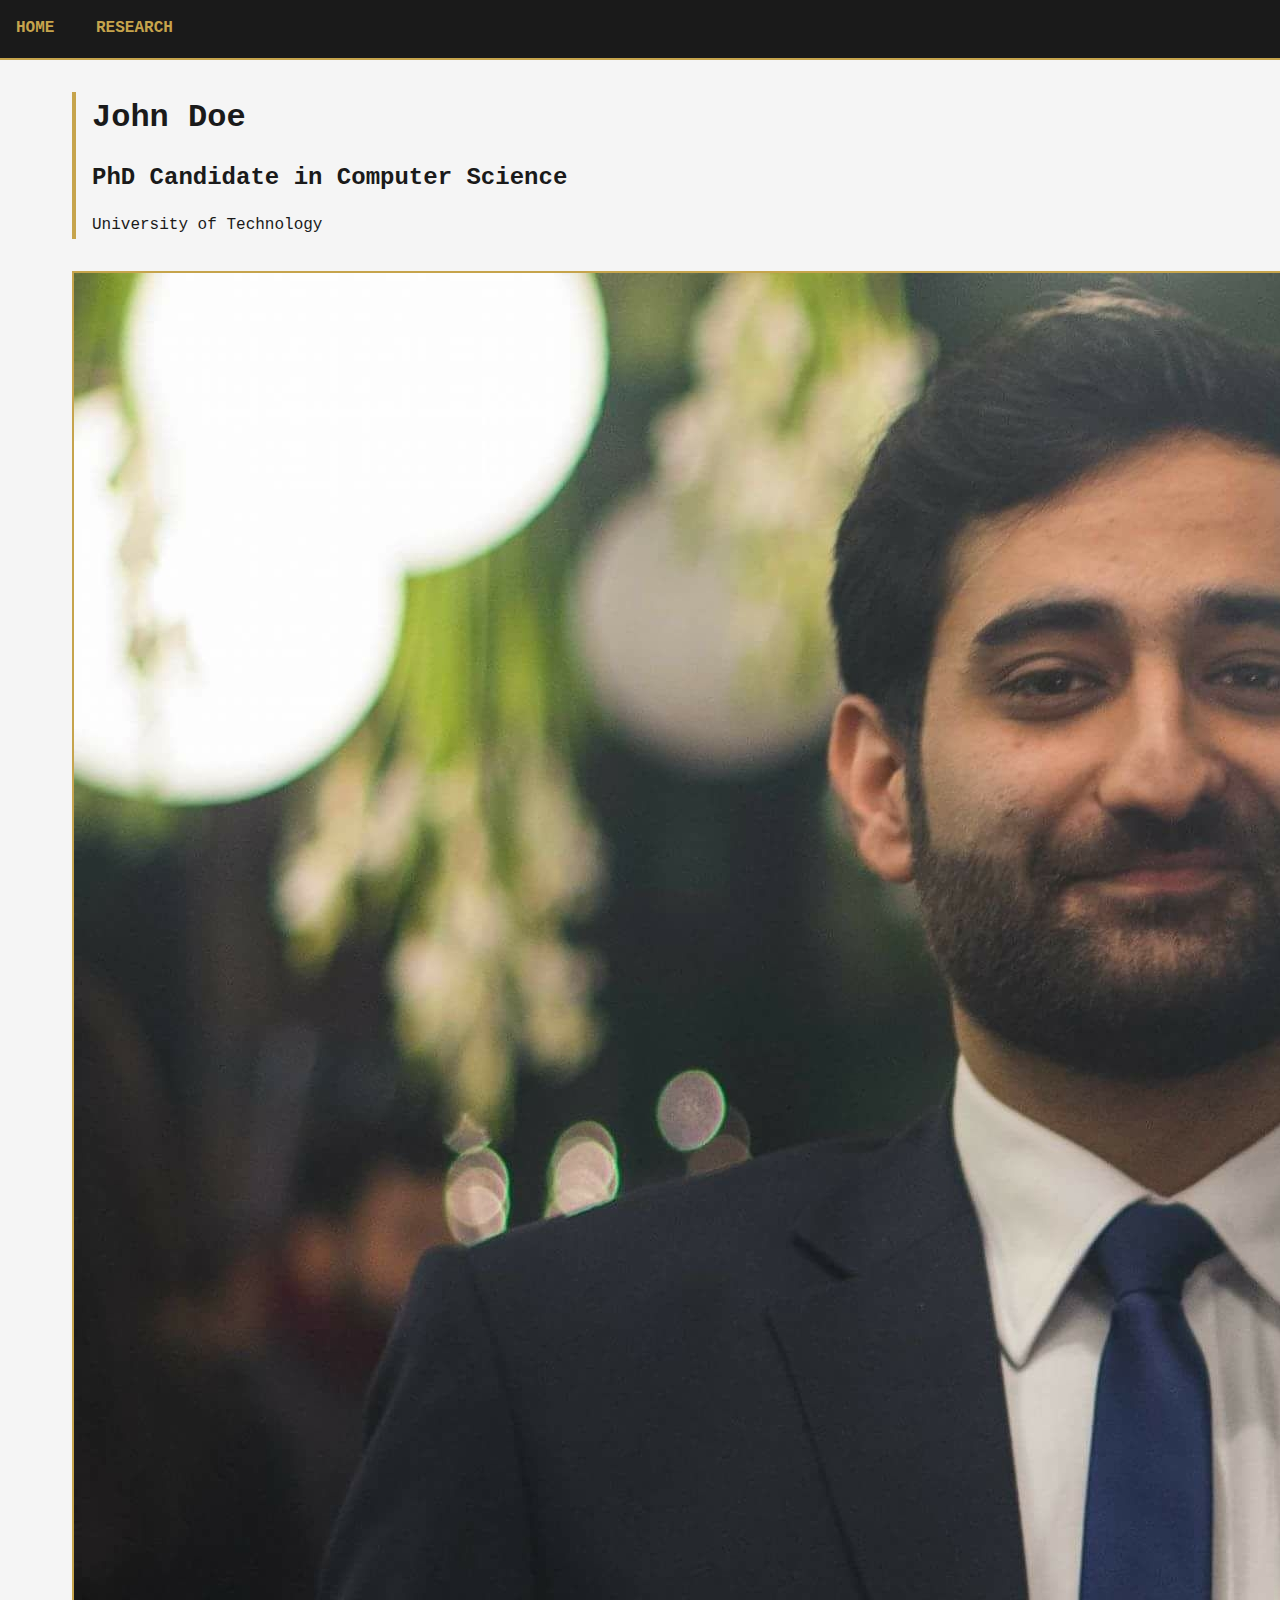
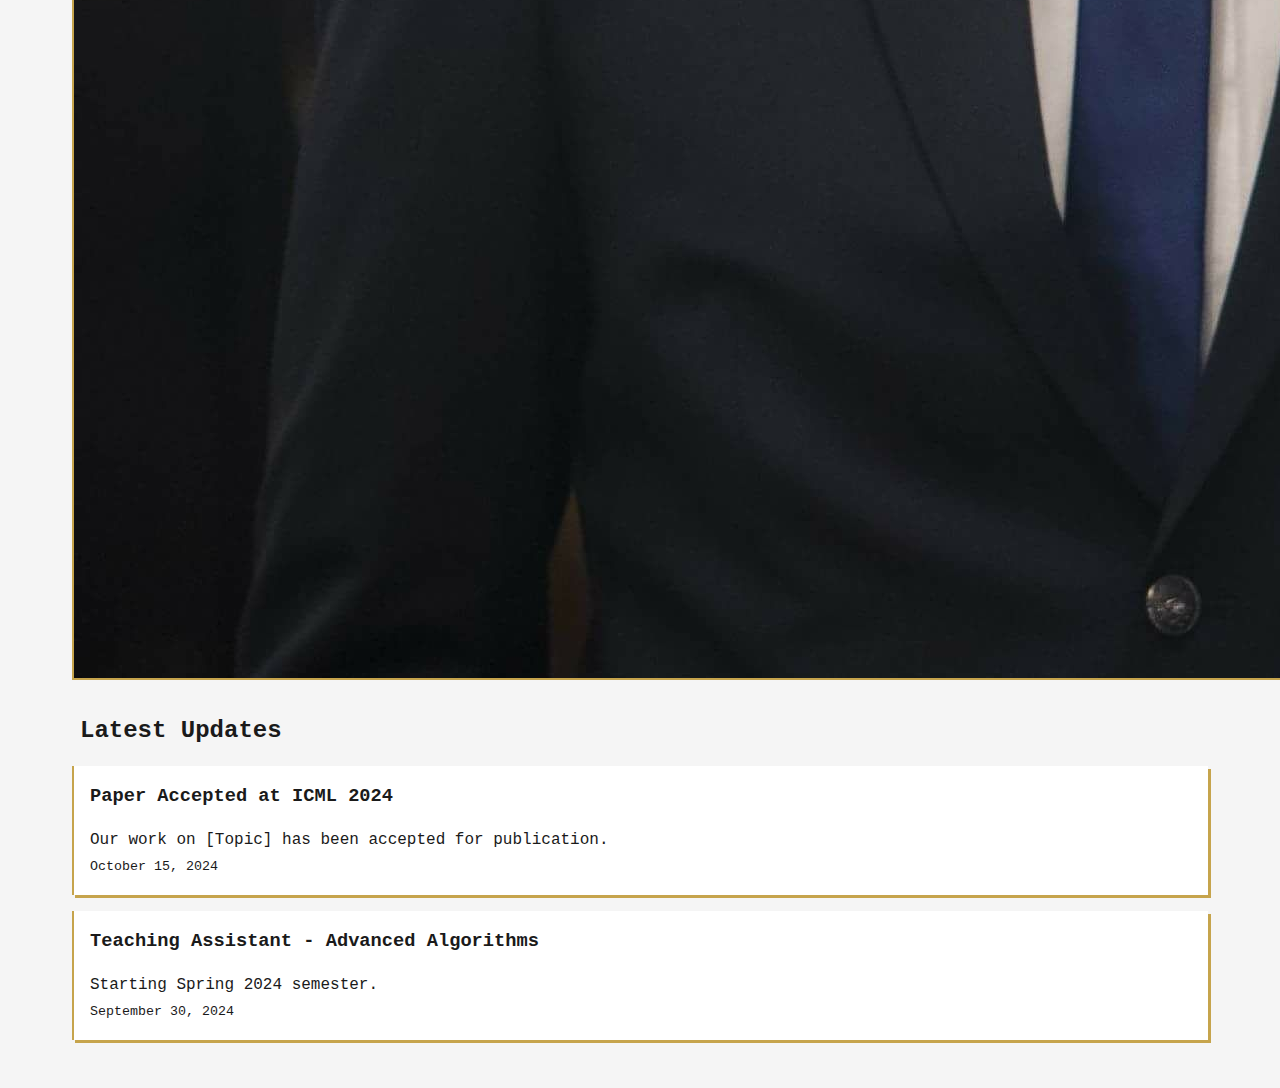
==== index.html @ 98b29601 "reverting to old" ====
<!DOCTYPE html>
<html lang="en">
<head>
    <meta charset="UTF-8">
    <title>John Doe - Computer Science PhD</title>
    <style>
        :root {
            --golden: #C6A44C;
            --dark-golden: #8B7355;
            --black: #1A1A1A;
            --light-bg: #F5F5F5;
        }

        * {
            margin: 0;
            padding: 0;
            box-sizing: border-box;
            font-family: 'Courier New', monospace;
        }

        body {
            background: var(--light-bg);
            color: var(--black);
            line-height: 1.6;
        }

        nav {
            background: var(--black);
            padding: 1rem;
            border-bottom: 2px solid var(--golden);
        }

        nav a {
            color: var(--golden);
            text-decoration: none;
            margin-right: 2rem;
            font-weight: bold;
            transition: color 0.3s;
        }

        nav a:hover {
            color: var(--dark-golden);
        }

        .container {
            max-width: 1200px;
            margin: 0 auto;
            padding: 2rem;
        }

        .header {
            border-left: 4px solid var(--golden);
            padding-left: 1rem;
            margin-bottom: 2rem;
        }

        .profile-section {
            display: flex;
            gap: 2rem;
            margin-bottom: 2rem;
        }

        .profile-image {
            width: auto;
            height: auto;
            background: #ddd;
            border: 2px solid var(--golden);
        }

        .updates {
            margin-top: 2rem;
        }

        .update-item {
            border-left: 2px solid var(--golden);
            padding: 1rem;
            margin-bottom: 1rem;
            background: white;
            box-shadow: 3px 3px 0 var(--golden);
        }

        .research-project {
            border: 1px solid var(--golden);
            padding: 1.5rem;
            margin-bottom: 2rem;
            background: white;
        }

        .project-image {
            width: 100%;
            height: 200px;
            background: #ddd;
            margin-bottom: 1rem;
            border: 1px solid var(--golden);
        }

        h1, h2, h3 {
            color: var(--black);
            margin-bottom: 1rem;
        }

        .contact-info {
            background: white;
            padding: 1rem;
            border: 1px solid var(--golden);
            margin-top: 2rem;
        }

        .icon {
            color: var(--golden);
            margin-right: 0.5rem;
        }

        #page-research {
            display: none;
        }

        .nav-active {
            text-decoration: underline;
        }
    </style>
    <script src="https://cdnjs.cloudflare.com/ajax/libs/font-awesome/6.4.0/js/all.min.js"></script>
</head>
<body>
    <nav>
        <a href="#" onclick="showPage('home')" id="nav-home">HOME</a>
        <a href="#" onclick="showPage('research')" id="nav-research">RESEARCH</a>
    </nav>

    <!-- Home Page -->
    <div id="page-home" class="container">
        <div class="header">
            <h1>John Doe</h1>
            <h2>PhD Candidate in Computer Science</h2>
            <p>University of Technology</p>
        </div>

        <div class="profile-section">
            <img src="res/dp.png" alt="Profile" class="profile-image">
            <div>
                <p>Welcome to my academic portfolio. I'm focusing on [Your Research Area] with particular interest in [Specific Topics]. Currently working under the supervision of Prof. [Supervisor Name].</p>
                <div class="contact-info">
                    <p><i class="fas fa-envelope icon"></i> john.doe@university.edu</p>
                    <p><i class="fas fa-location-dot icon"></i> Computer Science Department, University of Technology</p>
                    <p><i class="fab fa-github icon"></i> github.com/johndoe</p>
                </div>
            </div>
        </div>

        <div class="updates">
            <h2><i class="fas fa-newspaper icon"></i> Latest Updates</h2>
            <div class="update-item">
                <h3>Paper Accepted at ICML 2024</h3>
                <p>Our work on [Topic] has been accepted for publication.</p>
                <small>October 15, 2024</small>
            </div>
            <div class="update-item">
                <h3>Teaching Assistant - Advanced Algorithms</h3>
                <p>Starting Spring 2024 semester.</p>
                <small>September 30, 2024</small>
            </div>
        </div>
    </div>

    <!-- Research Page -->
    <div id="page-research" class="container">
        <div class="header">
            <h1>Research Projects</h1>
            <p>Exploring the frontiers of computer science through innovative research.</p>
        </div>

        <div class="research-project">
            <img src="projects/res/c3pa-main.png" alt="Project 1" class="project-image">
            <h2>Project Title 1</h2>
            <p><strong>Status:</strong> Ongoing</p>
            <p><strong>Collaborators:</strong> Prof. Smith, Dr. Johnson</p>
            <p>Detailed description of the research project, its goals, and current progress. Include any significant findings or publications.</p>
        </div>

        <div class="research-project">
            <img src="/api/placeholder/800/200" alt="Project 2" class="project-image">
            <h2>Project Title 2</h2>
            <p><strong>Status:</strong> Completed</p>
            <p><strong>Collaborators:</strong> Prof. Williams</p>
            <p>Description of the completed project, including methodology, results, and impact. List any publications or presentations.</p>
        </div>
    </div>

    <script>
        function showPage(page) {
            document.getElementById('page-home').style.display = 'none';
            document.getElementById('page-research').style.display = 'none';
            document.getElementById(`page-${page}`).style.display = 'block';

            // Update navigation active state
            document.getElementById('nav-home').classList.remove('nav-active');
            document.getElementById('nav-research').classList.remove('nav-active');
            document.getElementById(`nav-${page}`).classList.add('nav-active');
        }
    </script>
</body>
</html>
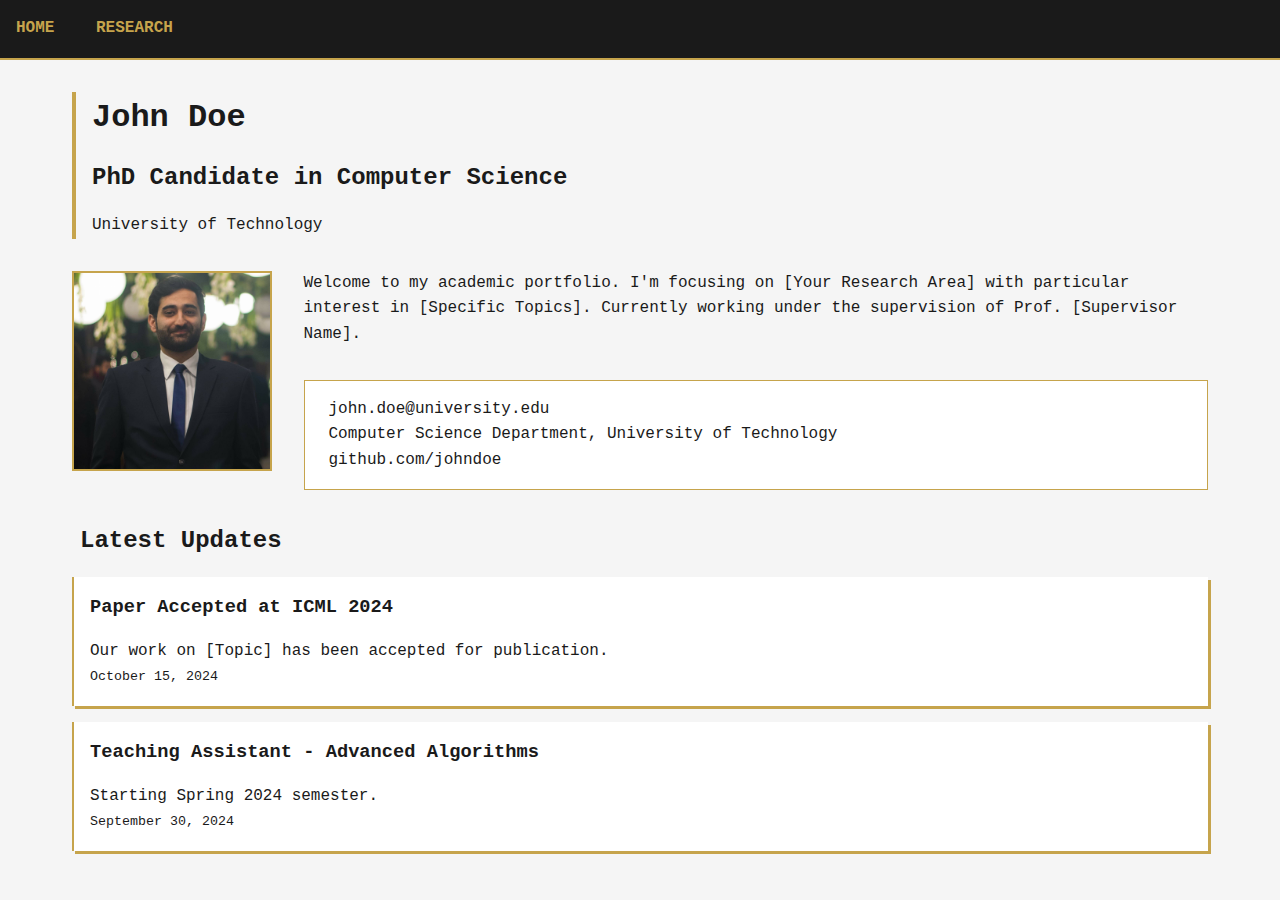
==== commit 18c9c081: "reverting to old" ====
--- a/index.html
+++ b/index.html
@@ -61,8 +61,8 @@
         }
 
         .profile-image {
-            width: auto;
-            height: auto;
+            width: 200px;
+            height: 200px;
             background: #ddd;
             border: 2px solid var(--golden);
         }
@@ -87,8 +87,8 @@
         }
 
         .project-image {
-            width: 100%;
-            height: 200px;
+            width: auto;
+            height: auto;
             background: #ddd;
             margin-bottom: 1rem;
             border: 1px solid var(--golden);
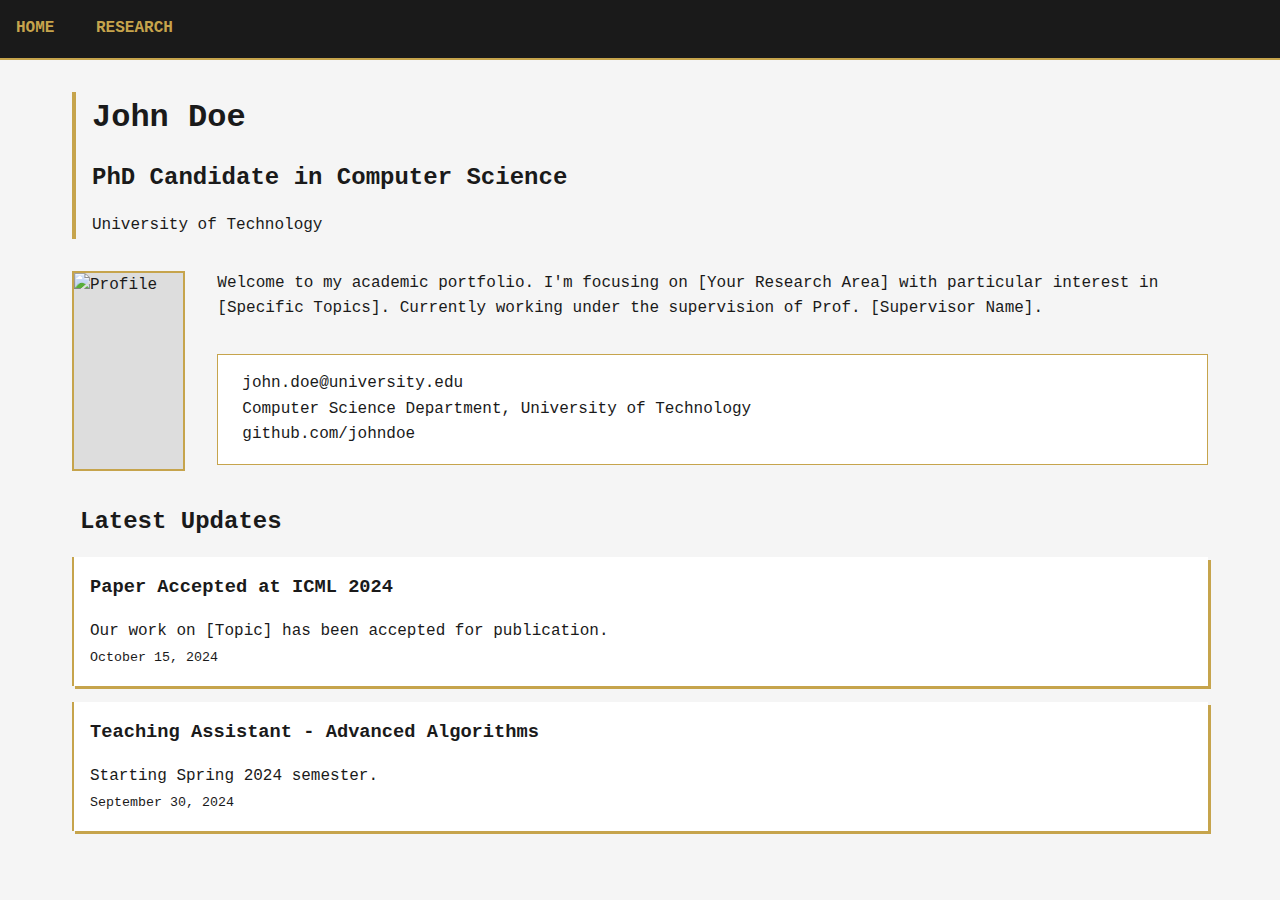
==== commit d32c14e7: "reverting to old" ====
--- a/index.html
+++ b/index.html
@@ -86,12 +86,22 @@
             background: white;
         }
 
-        .project-image {
-            width: auto;
-            height: auto;
-            background: #ddd;
+        /* Image container div */
+        .project-image-container {
+            display: flex;
+            justify-content: center;
+            align-items: center;
             margin-bottom: 1rem;
             border: 1px solid var(--golden);
+            padding: 1rem;
+            background: white;
+        }
+
+        /* Project image styling */
+        .project-image {
+            max-width: 100%;
+            height: auto;
+            display: block;
         }
 
         h1, h2, h3 {
@@ -136,7 +146,7 @@
         </div>
 
         <div class="profile-section">
-            <img src="res/dp.png" alt="Profile" class="profile-image">
+            <img src="/api/placeholder/200/200" alt="Profile" class="profile-image">
             <div>
                 <p>Welcome to my academic portfolio. I'm focusing on [Your Research Area] with particular interest in [Specific Topics]. Currently working under the supervision of Prof. [Supervisor Name].</p>
                 <div class="contact-info">
@@ -170,7 +180,9 @@
         </div>
 
         <div class="research-project">
-            <img src="projects/res/c3pa-main.png" alt="Project 1" class="project-image">
+            <div class="project-image-container">
+                <img src="projects/res/c3pa-main.png" alt="Project 1" class="project-image">
+            </div>
             <h2>Project Title 1</h2>
             <p><strong>Status:</strong> Ongoing</p>
             <p><strong>Collaborators:</strong> Prof. Smith, Dr. Johnson</p>
@@ -178,7 +190,9 @@
         </div>
 
         <div class="research-project">
-            <img src="/api/placeholder/800/200" alt="Project 2" class="project-image">
+            <div class="project-image-container">
+                <img src="/api/placeholder/800/200" alt="Project 2" class="project-image">
+            </div>
             <h2>Project Title 2</h2>
             <p><strong>Status:</strong> Completed</p>
             <p><strong>Collaborators:</strong> Prof. Williams</p>
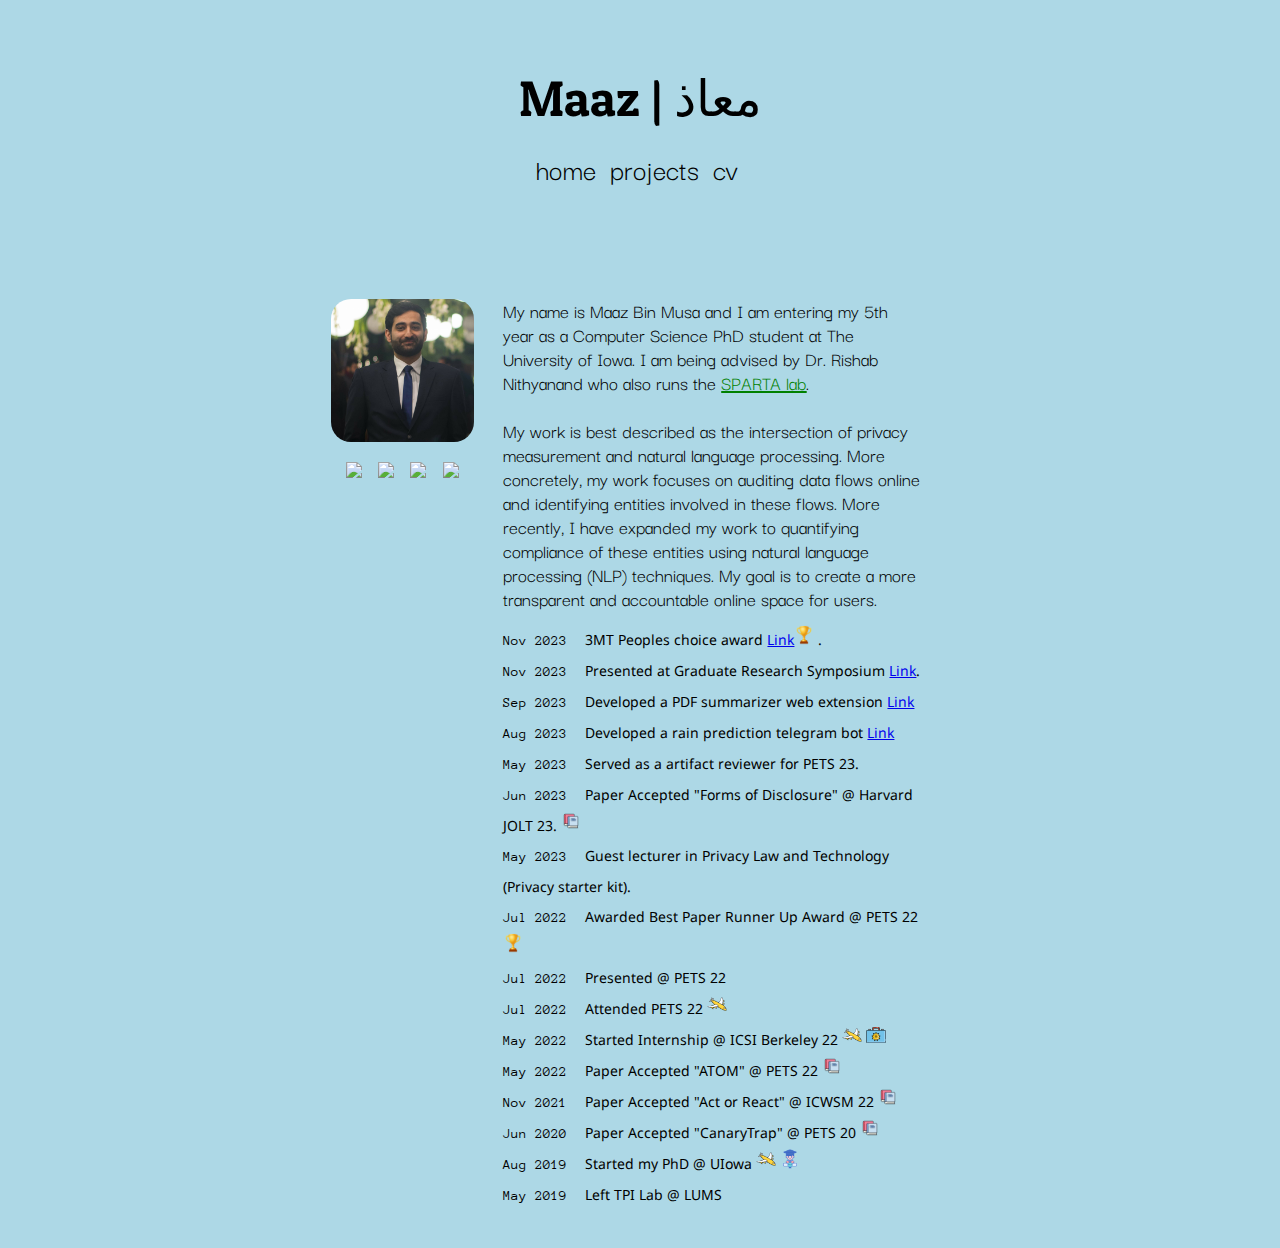
==== commit cdc860fa: "reverting to old" ====
--- a/index.html
+++ b/index.html
@@ -1,216 +1,104 @@
 <!DOCTYPE html>
-<html lang="en">
-<head>
-    <meta charset="UTF-8">
-    <title>John Doe - Computer Science PhD</title>
-    <style>
-        :root {
-            --golden: #C6A44C;
-            --dark-golden: #8B7355;
-            --black: #1A1A1A;
-            --light-bg: #F5F5F5;
-        }
+<html>
+    <head>
+        <link rel="stylesheet" href="styles.css" />
+        <meta name="viewport" content="width=device-width, initial-scale=1">
+        <title>Maaz Bin Musa</title>
 
-        * {
-            margin: 0;
-            padding: 0;
-            box-sizing: border-box;
-            font-family: 'Courier New', monospace;
-        }
 
-        body {
-            background: var(--light-bg);
-            color: var(--black);
-            line-height: 1.6;
-        }
+    <!-- Pixel Code for https://app.tinyanalytics.io/ -->
+    <script defer src="https://app.tinyanalytics.io/pixel/nK5cC2wFOPOHC1vL"></script>
+    <!-- END Pixel Code -->
+    </script>
 
-        nav {
-            background: var(--black);
-            padding: 1rem;
-            border-bottom: 2px solid var(--golden);
-        }
+        
+    </head>
 
-        nav a {
-            color: var(--golden);
-            text-decoration: none;
-            margin-right: 2rem;
-            font-weight: bold;
-            transition: color 0.3s;
-        }
+    <!-- <body style="background-color: #f6f2ef"> -->
+    <!-- <body style="background-color: #d8fafe"> -->
+    <body style="background-color: #ADD8E6">
+        <div class="header">
+            <p class="name"> Maaz | معاذ </p>
+        </div>
+        
+        <p class="nav">
+            <a class="link" href="index.html">home</a>&nbsp;
+            <a class="link" href="projects/index.html">projects</a>&nbsp;
+            <!-- <a class="link "href="blog/index.html">blog</a>&nbsp; -->
+            <a class="link" href="res/cv.pdf" target="_blank">cv</a>&nbsp;
+        </p>
 
-        nav a:hover {
-            color: var(--dark-golden);
-        }
 
-        .container {
-            max-width: 1200px;
-            margin: 0 auto;
-            padding: 2rem;
-        }
+        <div class="main">
 
-        .header {
-            border-left: 4px solid var(--golden);
-            padding-left: 1rem;
-            margin-bottom: 2rem;
-        }
+            <div class="left">
+                <div class="lefts">
+                    <img class="avatar" src="res/dp.png">
 
-        .profile-section {
-            display: flex;
-            gap: 2rem;
-            margin-bottom: 2rem;
-        }
+                    <p class="social">
+                        <a href="mailto:maazbin-musa@uiowa.edu" target="_blank"> <img class="social-link" src="res/mail.png"></a>&nbsp;
+                        <a href="https://twitter.com/MaazBinMusa" target="_blank"> <img class="social-link" src="res/twitter.png"></a>&nbsp;
+                        <a href="https://scholar.google.com/citations?user=sSRFQrYAAAAJ&hl=en" target="_blank"> <img class="social-link" src="res/scholar.png"></a>&nbsp;
+                        <a href="https://github.com/MaazBinMusa" target="_blank"> <img class="social-link" src="res/github.png"></a>&nbsp;
+                    </p>
+                </div>  
 
-        .profile-image {
-            width: 200px;
-            height: 200px;
-            background: #ddd;
-            border: 2px solid var(--golden);
-        }
+            </div>
 
-        .updates {
-            margin-top: 2rem;
-        }
 
-        .update-item {
-            border-left: 2px solid var(--golden);
-            padding: 1rem;
-            margin-bottom: 1rem;
-            background: white;
-            box-shadow: 3px 3px 0 var(--golden);
-        }
 
-        .research-project {
-            border: 1px solid var(--golden);
-            padding: 1.5rem;
-            margin-bottom: 2rem;
-            background: white;
-        }
+            <div class="right"> 
 
-        /* Image container div */
-        .project-image-container {
-            display: flex;
-            justify-content: center;
-            align-items: center;
-            margin-bottom: 1rem;
-            border: 1px solid var(--golden);
-            padding: 1rem;
-            background: white;
-        }
+                <p class="text">
+                    My name is Maaz Bin Musa and I am entering my 5th year as a Computer Science PhD student at The University of Iowa. 
+                    I am being advised by Dr. Rishab Nithyanand who also runs the <a style="color:green" href="https://sparta.cs.uiowa.edu/"><u>SPARTA lab</u></a>. 
+                    <br>
+                    <br>
+                    My work is best described as the intersection of privacy measurement and natural language processing. More concretely, my work focuses on auditing 
+                    data flows online and identifying entities involved in these flows. More recently, I have expanded my work to quantifying 
+                    compliance of these entities using natural language processing (NLP) techniques. My goal is to create a more transparent and accountable 
+                    online space for users. 
+                    <br>
+                </p>
 
-        /* Project image styling */
-        .project-image {
-            max-width: 100%;
-            height: auto;
-            display: block;
-        }
-
-        h1, h2, h3 {
-            color: var(--black);
-            margin-bottom: 1rem;
-        }
-
-        .contact-info {
-            background: white;
-            padding: 1rem;
-            border: 1px solid var(--golden);
-            margin-top: 2rem;
-        }
-
-        .icon {
-            color: var(--golden);
-            margin-right: 0.5rem;
-        }
-
-        #page-research {
-            display: none;
-        }
-
-        .nav-active {
-            text-decoration: underline;
-        }
-    </style>
-    <script src="https://cdnjs.cloudflare.com/ajax/libs/font-awesome/6.4.0/js/all.min.js"></script>
-</head>
-<body>
-    <nav>
-        <a href="#" onclick="showPage('home')" id="nav-home">HOME</a>
-        <a href="#" onclick="showPage('research')" id="nav-research">RESEARCH</a>
-    </nav>
-
-    <!-- Home Page -->
-    <div id="page-home" class="container">
-        <div class="header">
-            <h1>John Doe</h1>
-            <h2>PhD Candidate in Computer Science</h2>
-            <p>University of Technology</p>
-        </div>
-
-        <div class="profile-section">
-            <img src="/api/placeholder/200/200" alt="Profile" class="profile-image">
-            <div>
-                <p>Welcome to my academic portfolio. I'm focusing on [Your Research Area] with particular interest in [Specific Topics]. Currently working under the supervision of Prof. [Supervisor Name].</p>
-                <div class="contact-info">
-                    <p><i class="fas fa-envelope icon"></i> john.doe@university.edu</p>
-                    <p><i class="fas fa-location-dot icon"></i> Computer Science Department, University of Technology</p>
-                    <p><i class="fab fa-github icon"></i> github.com/johndoe</p>
+                <div class="updates">
+                    <p> 
+                        <p class="date">Nov 2023</p> 3MT Peoples choice award <a href="https://grad.uiowa.edu/students/profiles/maaz-musa"> Link</a><img src="res/award.png" width="20"  height="20" /> .
+                        <br>
+                        <p class="date">Nov 2023</p> Presented at Graduate Research Symposium <a href="https://events.uiowa.edu/82298"> Link</a>.
+                        <br>
+                        <p class="date">Sep 2023</p> Developed a PDF summarizer web extension <a href="https://github.com/MaazBinMusa/ResearchSummarizer"> Link</a>
+                        <br>
+                        <p class="date">Aug 2023</p> Developed a rain prediction telegram bot <a href="https://github.com/MaazBinMusa/IowaCityRain"> Link</a>
+                        <br>
+                        <p class="date">May 2023</p> Served as a artifact reviewer for PETS 23.                            
+                        <br>
+                        <p class="date">Jun 2023</p> Paper Accepted "Forms of Disclosure" @ Harvard JOLT 23. <img src="res/article.png" width="20"  height="20" />       
+                        <br>
+                        <p class="date">May 2023</p> Guest lecturer in Privacy Law and Technology (Privacy starter kit).                           
+                        <br>
+                        <p class="date">Jul 2022</p> Awarded Best Paper Runner Up Award @ PETS 22 <img src="res/award.png" width="20"  height="20" /> 
+                        <br>
+                        <p class="date">Jul 2022</p> Presented @ PETS 22 
+                        <br>
+                        <p class="date">Jul 2022</p> Attended PETS 22  <img src="res/travel.png" width="20"  height="20" /> 
+                        <br>
+                        <p class="date">May 2022</p> Started Internship @ ICSI Berkeley 22  <img src="res/travel.png" width="20"  height="20" />  <img src="res/job.png" width="20"  height="20" /> 
+                        <br>
+                        <p class="date">May 2022</p> Paper Accepted "ATOM" @ PETS 22 <img src="res/article.png" width="20"  height="20" /> 
+                        <br>
+                        <p class="date">Nov 2021</p> Paper Accepted "Act or React" @ ICWSM 22 <img src="res/article.png" width="20"  height="20" />                        
+                        <br>
+                        <p class="date">Jun 2020</p> Paper Accepted "CanaryTrap" @ PETS 20 <img src="res/article.png" width="20"  height="20" />                        
+                        <br>
+                        <p class="date">Aug 2019</p> Started my PhD @ UIowa  <img src="res/travel.png" width="20"  height="20" />  <img src="res/Phd.png" width="20"  height="20" /> 
+                        <br>
+                        <p class="date">May 2019</p> Left TPI Lab @ LUMS
+                    </p>    
                 </div>
             </div>
+
         </div>
+    </body>
 
-        <div class="updates">
-            <h2><i class="fas fa-newspaper icon"></i> Latest Updates</h2>
-            <div class="update-item">
-                <h3>Paper Accepted at ICML 2024</h3>
-                <p>Our work on [Topic] has been accepted for publication.</p>
-                <small>October 15, 2024</small>
-            </div>
-            <div class="update-item">
-                <h3>Teaching Assistant - Advanced Algorithms</h3>
-                <p>Starting Spring 2024 semester.</p>
-                <small>September 30, 2024</small>
-            </div>
-        </div>
-    </div>
-
-    <!-- Research Page -->
-    <div id="page-research" class="container">
-        <div class="header">
-            <h1>Research Projects</h1>
-            <p>Exploring the frontiers of computer science through innovative research.</p>
-        </div>
-
-        <div class="research-project">
-            <div class="project-image-container">
-                <img src="projects/res/c3pa-main.png" alt="Project 1" class="project-image">
-            </div>
-            <h2>Project Title 1</h2>
-            <p><strong>Status:</strong> Ongoing</p>
-            <p><strong>Collaborators:</strong> Prof. Smith, Dr. Johnson</p>
-            <p>Detailed description of the research project, its goals, and current progress. Include any significant findings or publications.</p>
-        </div>
-
-        <div class="research-project">
-            <div class="project-image-container">
-                <img src="/api/placeholder/800/200" alt="Project 2" class="project-image">
-            </div>
-            <h2>Project Title 2</h2>
-            <p><strong>Status:</strong> Completed</p>
-            <p><strong>Collaborators:</strong> Prof. Williams</p>
-            <p>Description of the completed project, including methodology, results, and impact. List any publications or presentations.</p>
-        </div>
-    </div>
-
-    <script>
-        function showPage(page) {
-            document.getElementById('page-home').style.display = 'none';
-            document.getElementById('page-research').style.display = 'none';
-            document.getElementById(`page-${page}`).style.display = 'block';
-
-            // Update navigation active state
-            document.getElementById('nav-home').classList.remove('nav-active');
-            document.getElementById('nav-research').classList.remove('nav-active');
-            document.getElementById(`nav-${page}`).classList.add('nav-active');
-        }
-    </script>
-</body>
-</html>+</html>
--- a/styles.css
+++ b/styles.css
@@ -0,0 +1,145 @@
+@import url("https://fonts.googleapis.com/css?family=Noto+Sans|Anonymous+Pro|Nuoso+SIL|Patua+One|Inconsolata|Lora|Darker+Grotesque|Bagel+Fat+One&display=swap");
+
+.header{
+    padding-top: 40px;
+}
+
+.main {
+    display: flex;
+    width: 60%;
+    margin: 0 auto;
+    /* min-width: 720px; */
+}
+
+
+.left {
+    width: 29%;
+    margin-right: 1%;
+}
+
+.social{
+    text-align: center;
+    padding-left: 2%;
+}
+
+
+.social-link{
+    width: 22px;
+    padding-left: 3%;
+    padding-right: 3%;
+}
+
+
+.right {
+    width: 55%;
+    margin-left: 2%;
+    margin-bottom: 2%;
+}
+
+.lefts{
+    width: 65%;
+    float: right;
+    padding-right: 3%;
+    /* display: flex;
+    align-items: center; */
+}
+
+.avatar{
+    /* padding-right: 30px; */
+    width: 100%;
+    border-radius: 20px;
+    /* height: 300px;
+    float: right; */
+}
+
+@media screen and (max-width: 720px) {
+    .main {
+        flex-direction: column;
+        align-items: center;
+        width: 100%;
+    }
+
+    .left{
+        width: 100%;
+        align-items: center;
+        text-align: center;
+    }
+
+    .lefts{
+        width: 100%;
+        float: none;
+        text-align: center;
+        align-items: center;
+    }
+
+    .avatar{
+        float: none;
+        width: 30%;
+        border-radius: 40px;
+        /* padding: 2%; */
+    }
+
+    .right{
+        width: 75%;
+    }
+    
+
+    .social{
+        text-align: center;
+    }
+
+    .social-link{
+        width: 20px;
+        padding-left: 1%;
+        padding-right: 1%;
+    }
+
+
+}
+
+
+.name{
+    font-family: 'Patua One';
+    font-size: 50px;
+    text-align: center;
+    line-height: 0%;
+}
+
+.nav{
+    font-family: 'Darker Grotesque';
+    font-size: 30px;
+    text-align: center;
+    padding-bottom: 80px;
+    color: inherit;
+}
+
+.link{
+    color: black;
+    text-decoration: none;
+}
+
+.link:hover{
+    text-decoration: underline;
+}
+
+.text{
+    /* padding-top: 1%; */
+    font-family: 'Darker Grotesque';
+    font-size: 20px;
+    margin: 0;
+    line-height: 120%;
+ }
+ 
+.updates{
+    padding-top: 0px;
+    font-family: 'Noto Sans';
+    font-size: 14px;
+    line-height: 30px;
+}
+
+ .date{
+    font-size: 14px;
+    padding-right: 14px;
+    display: inline;
+    font-family: "Anonymous Pro";
+ }
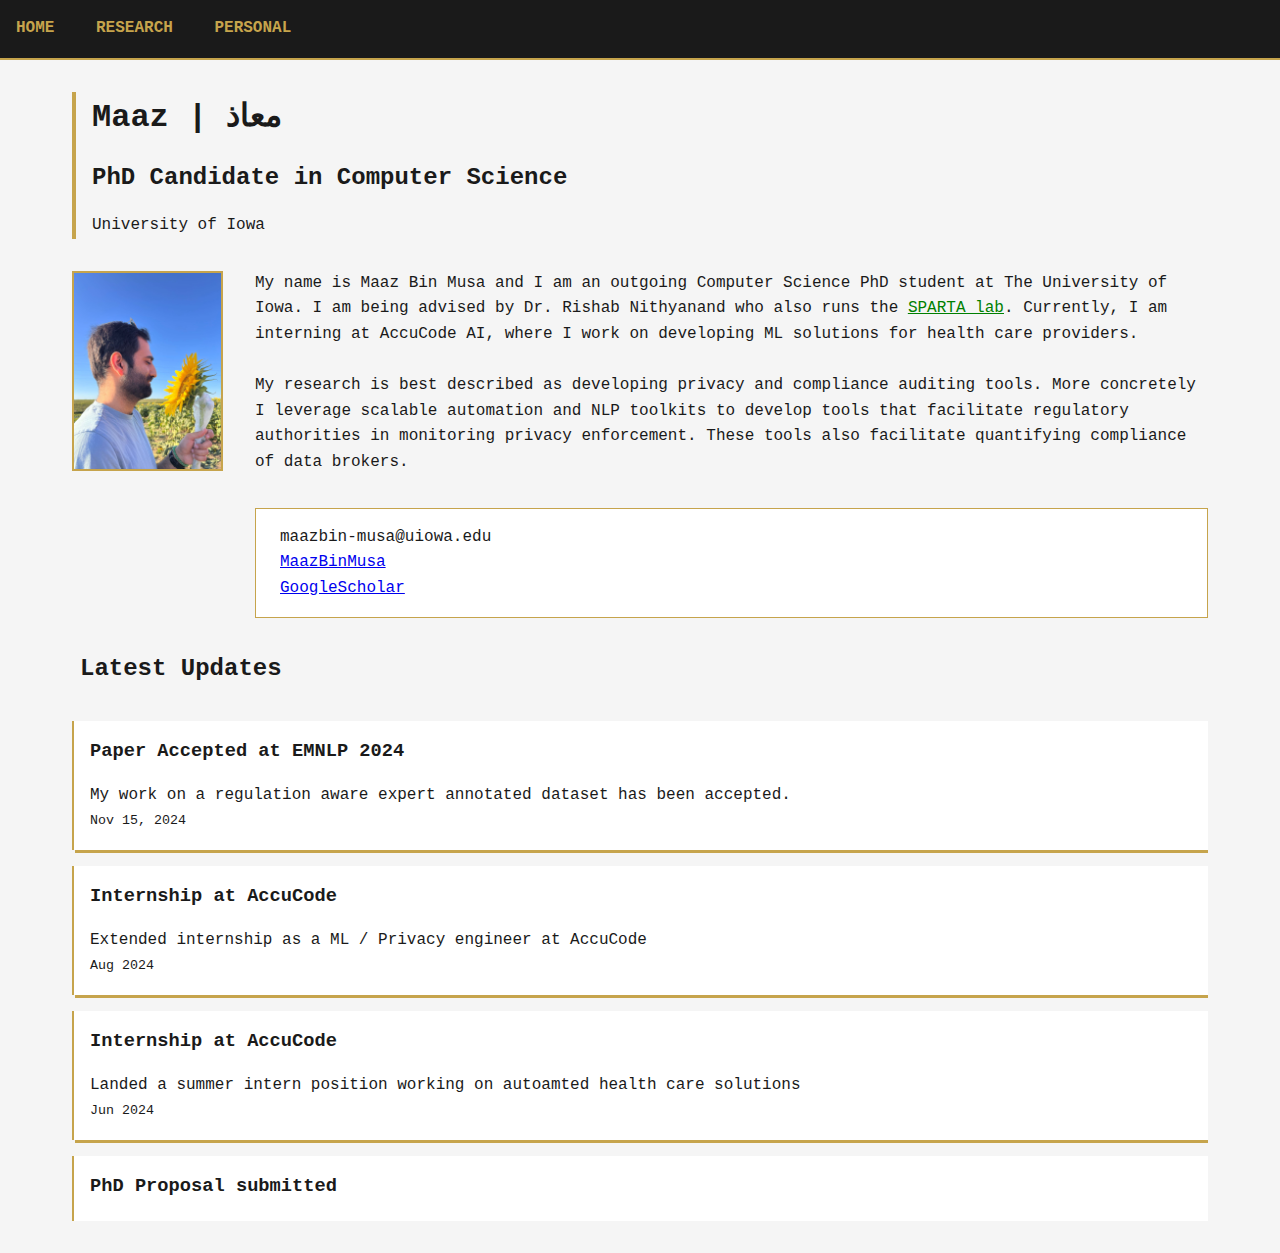
==== commit 7cb46418: "moving to new design" ====
--- a/index.html
+++ b/index.html
@@ -1,104 +1,369 @@
 <!DOCTYPE html>
-<html>
-    <head>
-        <link rel="stylesheet" href="styles.css" />
-        <meta name="viewport" content="width=device-width, initial-scale=1">
-        <title>Maaz Bin Musa</title>
-
-
-    <!-- Pixel Code for https://app.tinyanalytics.io/ -->
-    <script defer src="https://app.tinyanalytics.io/pixel/nK5cC2wFOPOHC1vL"></script>
-    <!-- END Pixel Code -->
-    </script>
-
-        
-    </head>
-
-    <!-- <body style="background-color: #f6f2ef"> -->
-    <!-- <body style="background-color: #d8fafe"> -->
-    <body style="background-color: #ADD8E6">
+<html lang="en">
+<head>
+    <meta charset="UTF-8">
+    <title>Maaz | معاذ  - Computer Science PhD</title>
+    <style>
+        :root {
+            --golden: #C6A44C;
+            --dark-golden: #8B7355;
+            --black: #1A1A1A;
+            --light-bg: #F5F5F5;
+        }
+
+        * {
+            margin: 0;
+            padding: 0;
+            box-sizing: border-box;
+            font-family: 'Courier New', monospace;
+        }
+
+        body {
+            background: var(--light-bg);
+            color: var(--black);
+            line-height: 1.6;
+        }
+
+        nav {
+            background: var(--black);
+            padding: 1rem;
+            border-bottom: 2px solid var(--golden);
+        }
+
+        nav a {
+            color: var(--golden);
+            text-decoration: none;
+            margin-right: 2rem;
+            font-weight: bold;
+            transition: color 0.3s;
+        }
+
+        nav a:hover {
+            color: var(--dark-golden);
+        }
+
+        .container {
+            max-width: 1200px;
+            margin: 0 auto;
+            padding: 2rem;
+        }
+
+        .header {
+            border-left: 4px solid var(--golden);
+            padding-left: 1rem;
+            margin-bottom: 2rem;
+        }
+
+        .profile-section {
+            display: flex;
+            gap: 2rem;
+            margin-bottom: 2rem;
+        }
+
+        .profile-image {
+            width: 200px;
+            height: 200px;
+            background: #ddd;
+            border: 2px solid var(--golden);
+        }
+
+        .updates {
+            margin-top: 2rem;
+            overflow-y: scroll;
+            height: 500px;
+        }
+
+        .update-item {
+            border-left: 2px solid var(--golden);
+            padding: 1rem;
+            margin-bottom: 1rem;
+            background: white;
+            box-shadow: 3px 3px 0 var(--golden);
+        }
+
+        .research-project {
+            border: 1px solid var(--golden);
+            padding: 1.5rem;
+            margin-bottom: 2rem;
+            background: white;
+        }
+
+        /* Image container div */
+        .project-image-container {
+            display: flex;
+            justify-content: center;
+            align-items: center;
+            margin-bottom: 1rem;
+            border: 1px solid var(--golden);
+            padding: 1rem;
+            background: white;
+        }
+
+        /* Project image styling */
+        .project-image {
+            max-width: 50%;
+            height: auto;
+            display: block;
+        }
+
+        h1, h2, h3 {
+            color: var(--black);
+            margin-bottom: 1rem;
+        }
+
+        .contact-info {
+            background: white;
+            padding: 1rem;
+            border: 1px solid var(--golden);
+            margin-top: 2rem;
+        }
+
+        .icon {
+            color: var(--golden);
+            margin-right: 0.5rem;
+        }
+
+        #page-research {
+            display: none;
+        }
+
+        #page-personal {
+            display: none;
+        }
+
+        .nav-active {
+            text-decoration: underline;
+        }
+    </style>
+    <script src="https://cdnjs.cloudflare.com/ajax/libs/font-awesome/6.4.0/js/all.min.js"></script>
+</head>
+<body>
+    <nav>
+        <a href="#" onclick="showPage('home')" id="nav-home">HOME</a>
+        <a href="#" onclick="showPage('research')" id="nav-research">RESEARCH</a>
+        <a href="#" onclick="showPage('personal')" id="nav-personal">PERSONAL</a>
+    </nav>
+
+    <!-- Home Page -->
+    <div id="page-home" class="container">
         <div class="header">
-            <p class="name"> Maaz | معاذ </p>
-        </div>
-        
-        <p class="nav">
-            <a class="link" href="index.html">home</a>&nbsp;
-            <a class="link" href="projects/index.html">projects</a>&nbsp;
-            <!-- <a class="link "href="blog/index.html">blog</a>&nbsp; -->
-            <a class="link" href="res/cv.pdf" target="_blank">cv</a>&nbsp;
-        </p>
-
-
-        <div class="main">
-
-            <div class="left">
-                <div class="lefts">
-                    <img class="avatar" src="res/dp.png">
-
-                    <p class="social">
-                        <a href="mailto:maazbin-musa@uiowa.edu" target="_blank"> <img class="social-link" src="res/mail.png"></a>&nbsp;
-                        <a href="https://twitter.com/MaazBinMusa" target="_blank"> <img class="social-link" src="res/twitter.png"></a>&nbsp;
-                        <a href="https://scholar.google.com/citations?user=sSRFQrYAAAAJ&hl=en" target="_blank"> <img class="social-link" src="res/scholar.png"></a>&nbsp;
-                        <a href="https://github.com/MaazBinMusa" target="_blank"> <img class="social-link" src="res/github.png"></a>&nbsp;
-                    </p>
-                </div>  
-
-            </div>
-
-
-
-            <div class="right"> 
-
-                <p class="text">
-                    My name is Maaz Bin Musa and I am entering my 5th year as a Computer Science PhD student at The University of Iowa. 
-                    I am being advised by Dr. Rishab Nithyanand who also runs the <a style="color:green" href="https://sparta.cs.uiowa.edu/"><u>SPARTA lab</u></a>. 
+            <h1> Maaz | معاذ </h1>
+            <h2>PhD Candidate in Computer Science</h2>
+            <p>University of Iowa</p>
+        </div>
+
+        <div class="profile-section">
+            <img src="res/dp2.jpeg" alt="Profile" class="profile-image">
+            <div>
+                <p>
+                    My name is Maaz Bin Musa and I am an outgoing Computer Science PhD student at The University of Iowa. 
+                    I am being advised by Dr. Rishab Nithyanand who also runs the <a style="color:green" href="https://sparta.cs.uiowa.edu/"><u>SPARTA lab</u></a>.
+                    Currently, I am interning at AccuCode AI, where I work on developing ML solutions for health care providers.
                     <br>
                     <br>
-                    My work is best described as the intersection of privacy measurement and natural language processing. More concretely, my work focuses on auditing 
-                    data flows online and identifying entities involved in these flows. More recently, I have expanded my work to quantifying 
-                    compliance of these entities using natural language processing (NLP) techniques. My goal is to create a more transparent and accountable 
-                    online space for users. 
+                    My research is best described as developing privacy and compliance auditing tools. More concretely I leverage scalable automation and NLP toolkits 
+                    to develop tools that facilitate regulatory authorities in monitoring privacy enforcement. These tools also facilitate quantifying 
+                    compliance of data brokers.
                     <br>
                 </p>
-
-                <div class="updates">
-                    <p> 
-                        <p class="date">Nov 2023</p> 3MT Peoples choice award <a href="https://grad.uiowa.edu/students/profiles/maaz-musa"> Link</a><img src="res/award.png" width="20"  height="20" /> .
-                        <br>
-                        <p class="date">Nov 2023</p> Presented at Graduate Research Symposium <a href="https://events.uiowa.edu/82298"> Link</a>.
-                        <br>
-                        <p class="date">Sep 2023</p> Developed a PDF summarizer web extension <a href="https://github.com/MaazBinMusa/ResearchSummarizer"> Link</a>
-                        <br>
-                        <p class="date">Aug 2023</p> Developed a rain prediction telegram bot <a href="https://github.com/MaazBinMusa/IowaCityRain"> Link</a>
-                        <br>
-                        <p class="date">May 2023</p> Served as a artifact reviewer for PETS 23.                            
-                        <br>
-                        <p class="date">Jun 2023</p> Paper Accepted "Forms of Disclosure" @ Harvard JOLT 23. <img src="res/article.png" width="20"  height="20" />       
-                        <br>
-                        <p class="date">May 2023</p> Guest lecturer in Privacy Law and Technology (Privacy starter kit).                           
-                        <br>
-                        <p class="date">Jul 2022</p> Awarded Best Paper Runner Up Award @ PETS 22 <img src="res/award.png" width="20"  height="20" /> 
-                        <br>
-                        <p class="date">Jul 2022</p> Presented @ PETS 22 
-                        <br>
-                        <p class="date">Jul 2022</p> Attended PETS 22  <img src="res/travel.png" width="20"  height="20" /> 
-                        <br>
-                        <p class="date">May 2022</p> Started Internship @ ICSI Berkeley 22  <img src="res/travel.png" width="20"  height="20" />  <img src="res/job.png" width="20"  height="20" /> 
-                        <br>
-                        <p class="date">May 2022</p> Paper Accepted "ATOM" @ PETS 22 <img src="res/article.png" width="20"  height="20" /> 
-                        <br>
-                        <p class="date">Nov 2021</p> Paper Accepted "Act or React" @ ICWSM 22 <img src="res/article.png" width="20"  height="20" />                        
-                        <br>
-                        <p class="date">Jun 2020</p> Paper Accepted "CanaryTrap" @ PETS 20 <img src="res/article.png" width="20"  height="20" />                        
-                        <br>
-                        <p class="date">Aug 2019</p> Started my PhD @ UIowa  <img src="res/travel.png" width="20"  height="20" />  <img src="res/Phd.png" width="20"  height="20" /> 
-                        <br>
-                        <p class="date">May 2019</p> Left TPI Lab @ LUMS
-                    </p>    
+                <div class="contact-info">
+                    <p><i class="fas fa-envelope icon"></i>maazbin-musa@uiowa.edu</p>
+                    <p><i class="fab fa-github icon"></i><a href="https://github.com/MaazBinMusa">MaazBinMusa</a></p>
+                    <p><i class="fas fa-book icon"></i><a href="https://scholar.google.com/citations?user=sSRFQrYAAAAJ&hl=en" target="_blank">GoogleScholar</a></p>
                 </div>
             </div>
-
-        </div>
-    </body>
-
-</html>
+        </div>
+
+        <h2><i class="fas fa-newspaper icon"></i> Latest Updates</h2>
+        <div class="updates">
+            
+            
+            <div class="update-item">
+                <h3>Paper Accepted at EMNLP 2024</h3>
+                <p>My work on a regulation aware expert annotated dataset has been accepted.</p>
+                <small>Nov 15, 2024</small>
+            </div>
+
+            <div class="update-item">
+                <h3>Internship at AccuCode</h3>
+                <p>Extended internship as a ML / Privacy engineer at AccuCode</p>
+                <small>Aug 2024</small>
+            </div>
+
+            <div class="update-item">
+                <h3>Internship at AccuCode</h3>
+                <p>Landed a summer intern position working on autoamted health care solutions</p>
+                <small>Jun 2024</small>
+            </div>
+
+            <div class="update-item">
+                <h3>PhD Proposal submitted</h3>
+                <small>Feb 2024</small>
+            </div>
+
+            <div class="update-item">
+                <h3>3MT Peoples choice award <a href="https://grad.uiowa.edu/students/profiles/maaz-musa"> Link</a></h3>
+                <small>Nov 2023</small>
+            </div>
+
+            <div class="update-item">
+                <h3>Presented at Graduate Research Symposium</h3>
+                <small>Nov 2023</small>
+            </div>
+
+            <div class="update-item">
+                <h3>Artifact reviewer PETS</h3>
+                <small>Jun 2023</small>
+            </div>
+
+            <div class="update-item">
+                <h3>Paper accepted at Harvard JOLT 2023</h3>
+                <p>Forms of disclosure:</p>
+                <small>Jun 2023</small>
+            </div>
+
+            <div class="update-item">
+                <h3>Guest lecturer in Privacy Law and Technology</h3>
+                <p>(Privacy starter kit).</p>
+                <small>May 2023</small>
+            </div>
+
+            <div class="update-item">
+                <h3>Attended PETS 22</h3>
+                <p>presentend at PETS and won award</p>
+                <small>Jul 2022</small>
+            </div>
+
+            <div class="update-item">
+                <h3>Started internship at ICSI Berkeley 2022</h3>
+                <p>Summer intern</p>
+                <small>May 2022</small>
+            </div>
+
+            <div class="update-item">
+                <h3>Paper accepted at PETS 2022</h3>
+                <p>ATOM: </p>
+                <small>May 2022</small>
+            </div>
+
+            <div class="update-item">
+                <h3>Paper accepted at ICWSM 2022</h3>
+                <p>Act or React: </p>
+                <small>Nov 2021</small>
+            </div>
+
+            <div class="update-item">
+                <h3>Paper accepted at PETS 2020</h3>
+                <p>CanaryTrap: </p>
+                <small>Jun 2020</small>
+            </div>
+
+            <div class="update-item">
+                <h3>Started PhD @ UIowa</h3>
+                <small>Aug 2019</small>
+            </div>
+
+            <div class="update-item">
+                <h3>Left TPI Lab @ LUMS</h3>
+                <small>May 2019</small>
+            </div>
+
+        </div>
+    </div>
+
+    <!-- Research Page -->
+    <div id="page-research" class="container">
+        <div class="header">
+            <h1>Research Projects</h1>
+        </div>
+
+        <div class="research-project">
+            <div class="project-image-container">
+                <img src="projects/res/c3pa-main.png" alt="Project 1" class="project-image">
+            </div>
+            <h2>C3PA: An Open Dataset of Expert-Annotated and Regulation-Aware Privacy Policies</h2>
+            <p><strong>Status:</strong> Accepted | EMNLP 24 | <a href="https://github.com/MaazBinMusa/C3PA_Dataset">[Dataset Link]</a> | <a class="links" href="https://arxiv.org/abs/2410.03925" target="_blank">[Paper]</a></p>
+            <p><strong>Authors: Maaz Bin Musa </strong>, Steven M. Winston, Garrison Allen, Jacob Schiller, Kevin Moore, Sean Quick, Johnathan Melvin, Padmini Srinivasan, Mihailis E. Diamantis, Rishab Nithyanand</p>
+            <p><strong>Overview:</strong> Effective tools for analyzing organizations' data practices from privacy policies are essential for scalable compliance audits, but many existing tools struggle to identify issues and remedies due to their reliance on outdated, regulation-agnostic datasets. This paper introduces C3PA, the first open, regulation-aware dataset of expert-annotated privacy policies tailored for CCPA compliance, containing over 48K labeled text segments from 411 organizations to support automated audits of CCPA-specific disclosure requirements.</p>
+        </div>
+
+        <div class="research-project">
+            <div class="project-image-container">
+                <img src="projects/res/jolt.png" alt="Project 2" class="project-image">
+                </div>
+            <h2>Forms of Disclosure: The Path to Automated Data Privacy Audits</h2>
+            <p><strong>Status:</strong> Completed | Harvard JOLT 23 | <a class="links" href="https://papers.ssrn.com/sol3/papers.cfm?abstract_id=4458285" target="_blank">[Paper]</a></p>
+            <p><strong>Authors: </strong> Mihailis Diamantis, <strong>Maaz Bin Musa,</strong>, Lucas Ausberger, Rishab Nithyanand </p>
+            <p><strong>Overview: </strong> Auditing online privacy has become critical to ensure compliance with the upcoming data privacy laws. However, this work 
+                highlights the variability in the forms of disclosures. We propose a uniform machine readable disclosure form 
+                that can be used to automate the auditing process. This would allow authorities to match the disclosures with the actual 
+                data practices of the company on a scale without the need for manual intervention.</p>
+        </div>
+
+        <div class="research-project">
+            <div class="project-image-container">
+                <img src="projects/res/Atom.png" alt="Project 2" class="project-image">
+            </div>
+            <h2>ATOM: Ad-network Tomography</h2>
+            <p><strong>Status:</strong> Completed | PETS 22 | <a class="links" href="https://petsymposium.org/2022/files/papers/issue4/popets-2022-0110.pdf" target="_blank">[Paper]</a></p>
+            <p><strong>Authors: Maaz Bin Musa,</strong> Rishab Nithyanand</strong></p>
+            <p><strong>Overview: </strong>
+                A users' data is often propagated to multiple third-party services through ad-networks. This work uses the ad 
+                content served to a user, to identify the ad-networks that are responsible for the data propagation. Unlike 
+                previous works in this space, it does not depend on any artifact that is ephemeral in nature. Our results 
+                indicate the feasibility of this approach and its potential to be used as a tool for privacy audits.    
+            </p>
+        </div>
+
+        <div class="research-project">
+            <div class="project-image-container">
+                <img src="projects/res/actorreact3.png" alt="Project 2" class="project-image">
+            </div>
+            <h2>To Act or React: Investigating Proactive Strategies For Online Community Moderation</strong></h2>
+            <p><strong>Status:</strong> Completed | ICWSM 22 | <a class="links" href="https://ojs.aaai.org/index.php/ICWSM/article/view/19290/19062" target="_blank">[paper]</a></p>
+            <p><strong>Authors:</strong> Hussam Habib,<strong>  Maaz Bin Musa</strong>, Fareed Zaffar, Rishab Nithyanand 
+            <p><strong>Overview: </strong>
+                Community-level moderation for Reddit and similar platforms is a complex task. Our analysis show that subreddits are constantly changing and therefore timely interventions are prohibitively expesnsive 
+                    because of the scale. To address this issue, we propose a flagging tool which aids administrators by 
+                    flagging subreddits that exhibit similarly problematic behavior as seen in previously banned communities.
+            </p>
+        </div>
+
+        <div class="research-project">
+            <div class="project-image-container">
+                <img src="projects/res/canarymatrix.png" alt="Project 2" class="project-image">
+            </div>
+            <h2>CanaryTrap: Detecting Data Misuse by Third-Party Apps on Online Social Networks</h2>
+            <p><strong>Status:</strong> Completed | PETS 20 | <a class="links" href="https://petsymposium.org/popets/2020/popets-2020-0076.pdf" target="_blank">[paper]</a></p>
+            <p><strong>Authors: </strong> Shehroze Farooqi,  <strong>Maaz Bin Musa,</strong> Fareed Zaffar, Zubair Shafique 
+            <p><strong>Overview: </strong>
+                The driving force behind all activity on the Internet is user data. This work proposes a novel matrix approach to
+                    set up traps using email addresses, to detect the misuse of user data once it has been shared with third-party apps. 
+                    We find several apps share data with malicious entities which consequently use it for phishing or ransomware attacks. 
+            </p>
+        </div>
+
+
+    </div>
+
+    <!-- Personal Endevours-->
+     <div id="page-personal" class="container">
+        <h1>Personal Endevours</h1>
+     </div>
+     
+    <script>
+        function showPage(page) {
+            document.getElementById('page-home').style.display = 'none';
+            document.getElementById('page-research').style.display = 'none';
+            document.getElementById('page-personal').style.display = 'none';
+            document.getElementById(`page-${page}`).style.display = 'block';
+
+            // Update navigation active state
+            document.getElementById('nav-home').classList.remove('nav-active');
+            document.getElementById('nav-research').classList.remove('nav-active');
+            document.getElementById('nav-personal').classList.remove('nav-active');
+            document.getElementById(`nav-${page}`).classList.add('nav-active');
+        }
+    </script>
+</body>
+</html>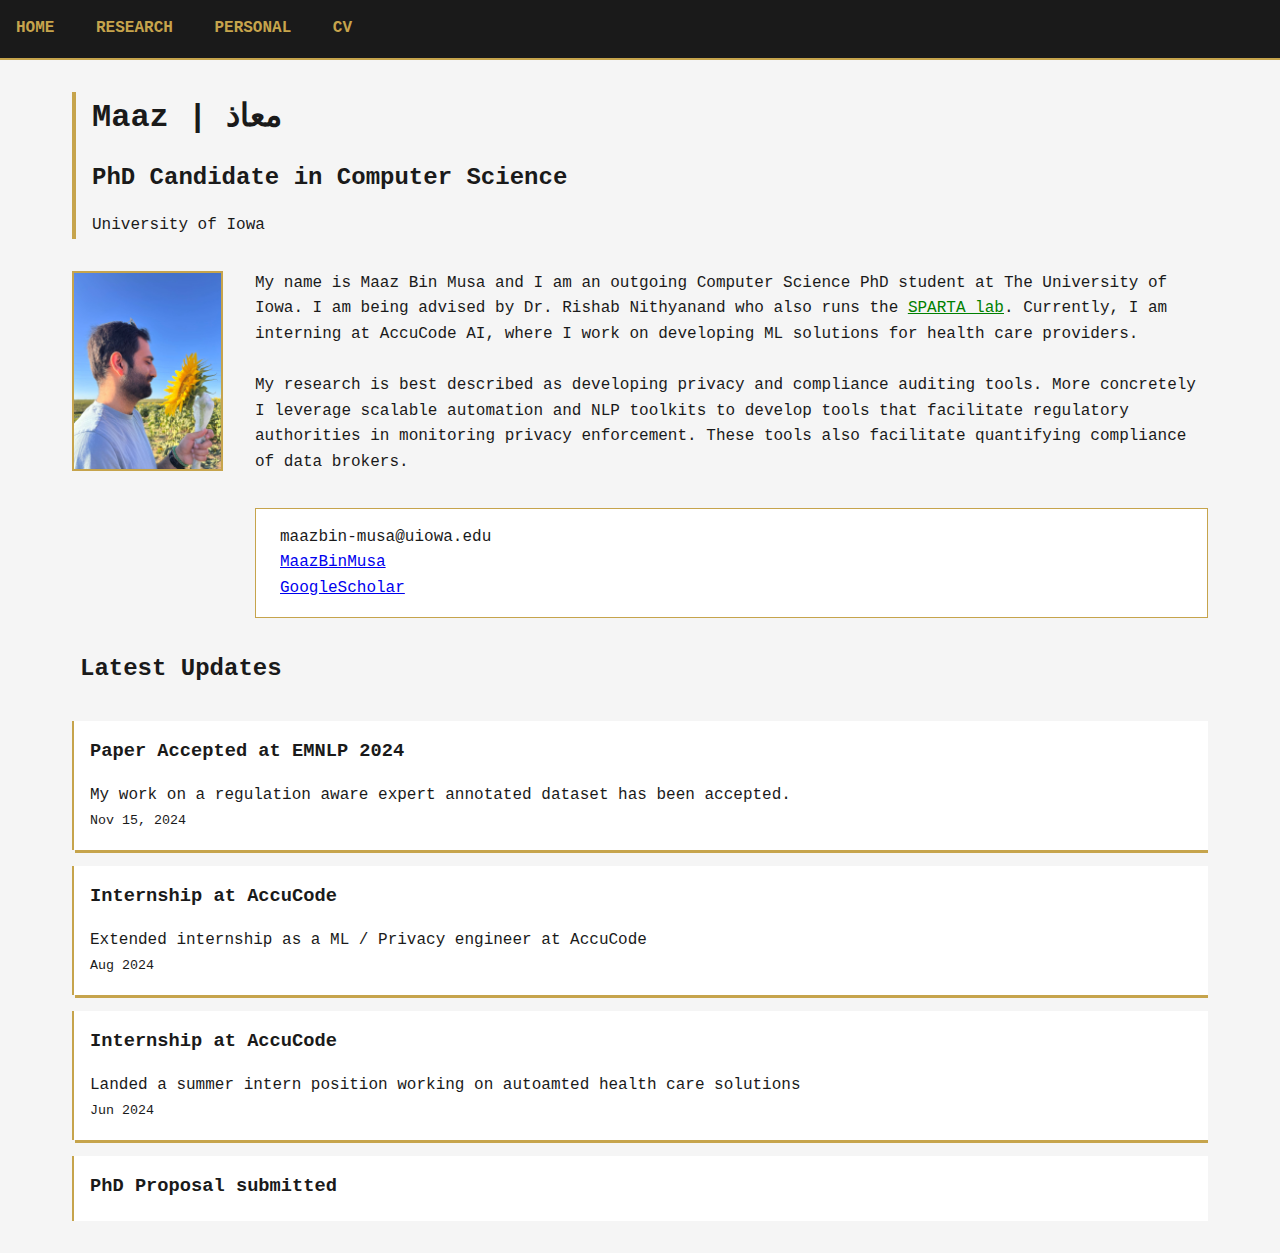
==== commit f6a272fb: "moving to new design" ====
--- a/index.html
+++ b/index.html
@@ -142,6 +142,7 @@
         <a href="#" onclick="showPage('home')" id="nav-home">HOME</a>
         <a href="#" onclick="showPage('research')" id="nav-research">RESEARCH</a>
         <a href="#" onclick="showPage('personal')" id="nav-personal">PERSONAL</a>
+        <a class="link" href="res/research-cv.pdf" target="_blank">CV</a>&nbsp;
     </nav>
 
     <!-- Home Page -->
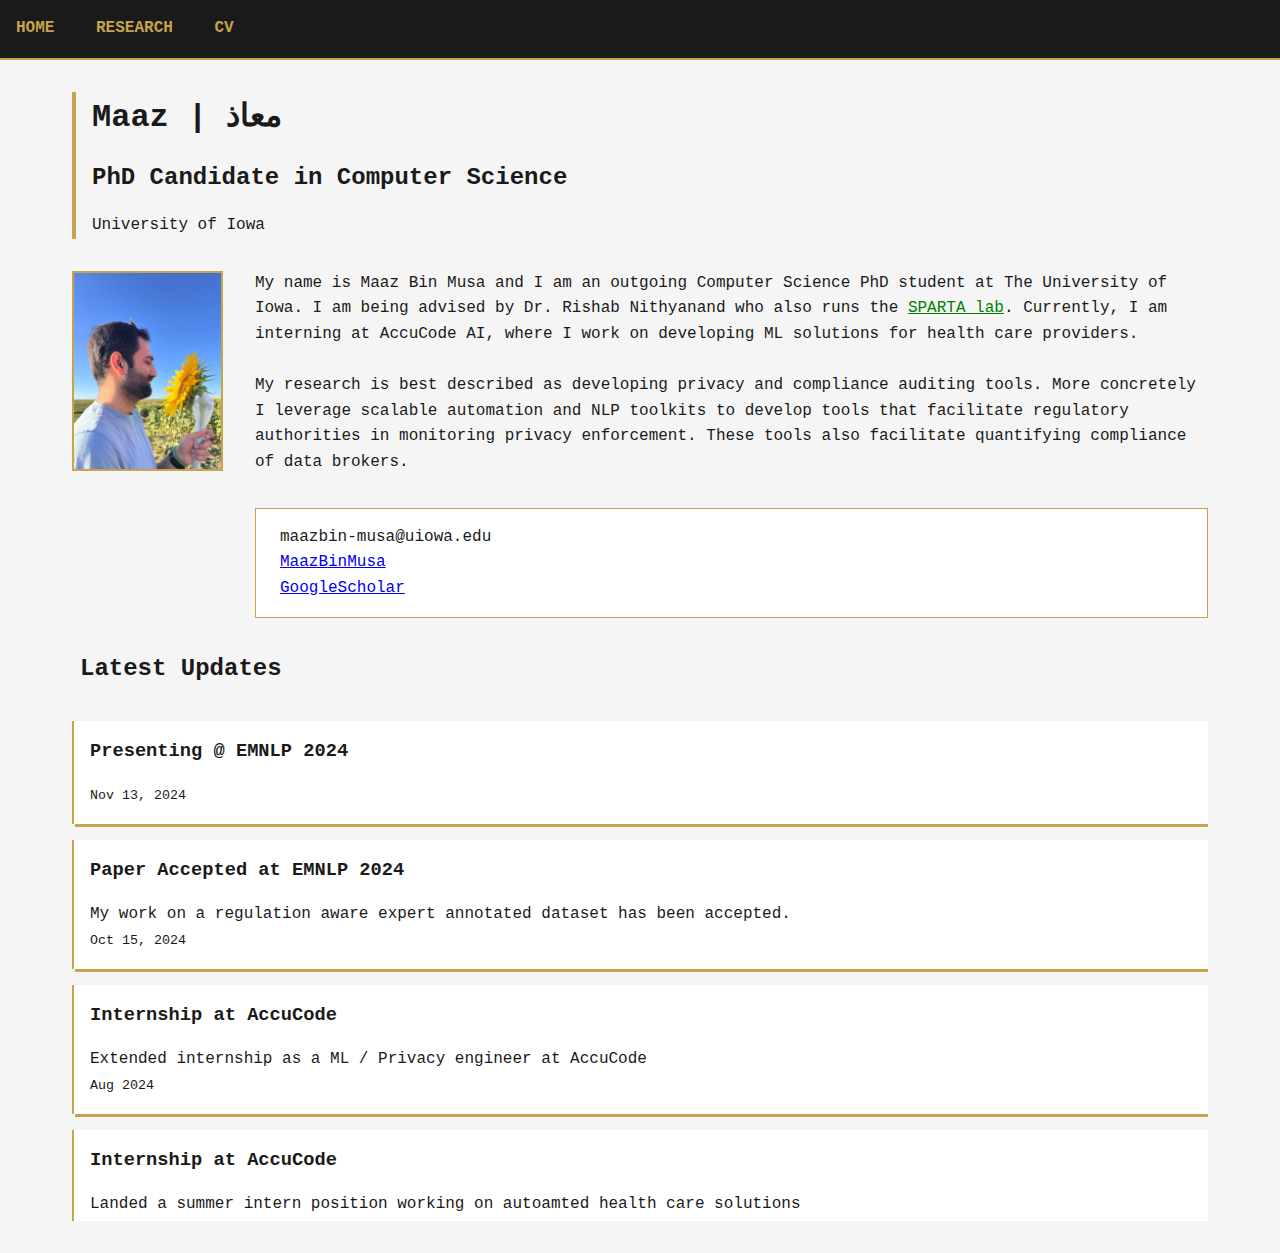
==== commit 3a3d3afa: "events updated" ====
--- a/index.html
+++ b/index.html
@@ -141,7 +141,7 @@
     <nav>
         <a href="#" onclick="showPage('home')" id="nav-home">HOME</a>
         <a href="#" onclick="showPage('research')" id="nav-research">RESEARCH</a>
-        <a href="#" onclick="showPage('personal')" id="nav-personal">PERSONAL</a>
+        <!-- <a href="#" onclick="showPage('personal')" id="nav-personal">PERSONAL</a> -->
         <a class="link" href="res/research-cv.pdf" target="_blank">CV</a>&nbsp;
     </nav>
 
@@ -178,11 +178,15 @@
         <h2><i class="fas fa-newspaper icon"></i> Latest Updates</h2>
         <div class="updates">
             
-            
+            <div class="update-item">
+                <h3>Presenting @ EMNLP 2024</h3>
+                <small>Nov 13, 2024</small>
+            </div>
+
             <div class="update-item">
                 <h3>Paper Accepted at EMNLP 2024</h3>
                 <p>My work on a regulation aware expert annotated dataset has been accepted.</p>
-                <small>Nov 15, 2024</small>
+                <small>Oct 15, 2024</small>
             </div>
 
             <div class="update-item">
